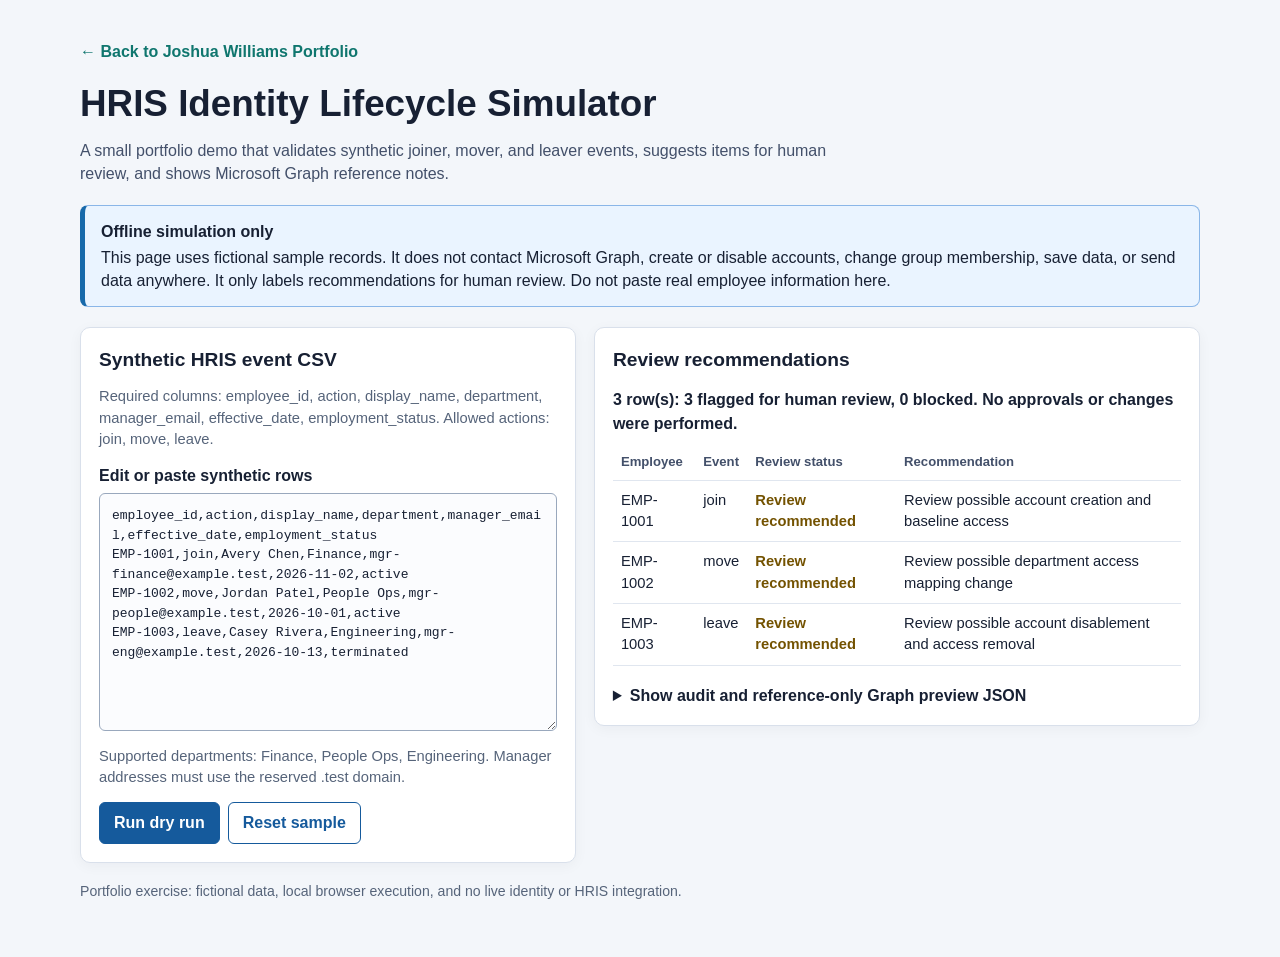
==== demos/hris-identity/index.html @ 4f4fe60e "feat: add interactive career portfolio and work samples Build static GitHub Pages portfolio with rol" ====
<!doctype html>
<html lang="en">
<head>
  <meta charset="utf-8">
  <meta name="viewport" content="width=device-width, initial-scale=1">
  <meta name="description" content="An offline identity-lifecycle dry-run using synthetic HRIS events.">
  <title>HRIS Identity Lifecycle Simulator</title>
  <style>
    :root {
      color-scheme: light;
      font-family: Segoe UI, Arial, sans-serif;
      color: #172033;
      background: #f3f6fa;
      line-height: 1.45;
    }
    body { margin: 0; }
    main { max-width: 1120px; margin: 0 auto; padding: 32px 20px 56px; }
    h1 { margin: 0 0 8px; font-size: clamp(1.7rem, 4vw, 2.3rem); }
    h2 { margin: 0 0 12px; font-size: 1.2rem; }
    p { margin: 8px 0 14px; }
    .lede { max-width: 780px; color: #43506a; }
    .notice { padding: 14px 16px; border: 1px solid #8ab6e8; border-left: 5px solid #1769aa; border-radius: 8px; background: #eaf4ff; margin: 20px 0; }
    .notice strong { display: block; margin-bottom: 3px; }
    .grid { display: grid; grid-template-columns: minmax(300px, 0.9fr) minmax(380px, 1.1fr); gap: 18px; align-items: start; }
    .panel { background: #fff; border: 1px solid #d9e0eb; border-radius: 10px; padding: 18px; box-shadow: 0 3px 14px #1720330b; min-width: 0; }
    label { display: block; font-weight: 650; margin: 12px 0 6px; }
    textarea { box-sizing: border-box; width: 100%; min-height: 238px; resize: vertical; border: 1px solid #99a8bd; border-radius: 6px; padding: 12px; font: 13px/1.5 Consolas, monospace; color: #172033; background: #fbfcfe; }
    button { min-height: 40px; border: 1px solid #155a9c; border-radius: 6px; padding: 8px 14px; color: #fff; background: #155a9c; font: inherit; font-weight: 650; cursor: pointer; }
    button.secondary { color: #155a9c; background: #fff; }
    button:focus-visible, textarea:focus-visible { outline: 3px solid #f2b544; outline-offset: 2px; }
    .actions { display: flex; gap: 8px; flex-wrap: wrap; margin-top: 12px; }
    .muted { color: #56647a; font-size: .92rem; }
    #status { min-height: 1.5em; margin: 14px 0 8px; font-weight: 650; }
    .table-wrap { overflow-x: auto; }
    table { width: 100%; border-collapse: collapse; font-size: .92rem; }
    th, td { text-align: left; vertical-align: top; padding: 9px 8px; border-bottom: 1px solid #e0e6ef; }
    th { color: #43506a; font-size: .82rem; }
    .blocked { color: #a12121; font-weight: 700; }
    .pending { color: #735200; font-weight: 700; }
    pre { overflow: auto; max-height: 440px; padding: 14px; border-radius: 7px; color: #eaf1fb; background: #172033; font: 12px/1.55 Consolas, monospace; }
    details { margin-top: 18px; }
    summary { cursor: pointer; font-weight: 650; }
    footer { margin-top: 18px; color: #56647a; font-size: .88rem; }
    @media (max-width: 760px) { .grid { grid-template-columns: minmax(0, 1fr); } main { padding: 24px 14px 40px; } }
  </style>
</head>
<body>
  <main>
    <p><a href="../../index.html?focus=ops" style="font-weight:600;color:#0f766e;text-decoration:none;">&larr; Back to Joshua Williams Portfolio</a></p>
    <h1>HRIS Identity Lifecycle Simulator</h1>
    <p class="lede">A small portfolio demo that validates synthetic joiner, mover, and leaver events, suggests items for human review, and shows Microsoft Graph reference notes.</p>
    <div class="notice" role="note">
      <strong>Offline simulation only</strong>
      This page uses fictional sample records. It does not contact Microsoft Graph, create or disable accounts, change group membership, save data, or send data anywhere. It only labels recommendations for human review. Do not paste real employee information here.
    </div>

    <div class="grid">
      <section class="panel" aria-labelledby="input-heading">
        <h2 id="input-heading">Synthetic HRIS event CSV</h2>
        <p class="muted">Required columns: employee_id, action, display_name, department, manager_email, effective_date, employment_status. Allowed actions: join, move, leave.</p>
        <label for="csv-input">Edit or paste synthetic rows</label>
        <textarea id="csv-input" spellcheck="false" aria-describedby="input-help">employee_id,action,display_name,department,manager_email,effective_date,employment_status
EMP-1001,join,Avery Chen,Finance,mgr-finance@example.test,2026-11-02,active
EMP-1002,move,Jordan Patel,People Ops,mgr-people@example.test,2026-10-01,active
EMP-1003,leave,Casey Rivera,Engineering,mgr-eng@example.test,2026-10-13,terminated</textarea>
        <p id="input-help" class="muted">Supported departments: Finance, People Ops, Engineering. Manager addresses must use the reserved .test domain.</p>
        <div class="actions">
          <button id="simulate-button" type="button">Run dry run</button>
          <button id="reset-button" class="secondary" type="button">Reset sample</button>
        </div>
      </section>

      <section class="panel" aria-labelledby="output-heading">
        <h2 id="output-heading">Review recommendations</h2>
        <p id="status" aria-live="polite">Ready to simulate the sample rows.</p>
        <div class="table-wrap">
          <table>
            <thead><tr><th>Employee</th><th>Event</th><th>Review status</th><th>Recommendation</th></tr></thead>
            <tbody id="results-body"><tr><td colspan="4" class="muted">Run the dry run to see review recommendations.</td></tr></tbody>
          </table>
        </div>
        <details>
          <summary>Show audit and reference-only Graph preview JSON</summary>
          <pre id="json-output">{}</pre>
        </details>
      </section>
    </div>

    <footer>Portfolio exercise: fictional data, local browser execution, and no live identity or HRIS integration.</footer>
  </main>
  <script src="simulator.js"></script>
  <script>
    (() => {
      const input = document.getElementById("csv-input");
      const status = document.getElementById("status");
      const resultsBody = document.getElementById("results-body");
      const jsonOutput = document.getElementById("json-output");
      const sample = input.value;

      function addCell(row, value, className) {
        const cell = document.createElement("td");
        cell.textContent = value;
        if (className) cell.className = className;
        row.appendChild(cell);
      }

      function render(result) {
        resultsBody.replaceChildren();
        for (const event of result.events) {
          const row = document.createElement("tr");
          addCell(row, event.employee_id || "-");
          addCell(row, event.action || "-");
          const reviewStatus = event.decision === "blocked" ? "Blocked" : "Review recommended";
          addCell(row, reviewStatus, event.decision === "blocked" ? "blocked" : "pending");
          addCell(row, event.review_summary || event.errors.join("; "));
          resultsBody.appendChild(row);
        }
        const s = result.summary;
        status.textContent = `${s.totalRows} row(s): ${s.awaitingReview} flagged for human review, ${s.blocked} blocked. No approvals or changes were performed.`;
        jsonOutput.textContent = JSON.stringify(result, null, 2);
      }

      document.getElementById("simulate-button").addEventListener("click", () => {
        try {
          render(window.JmlSimulator.simulate(input.value));
        } catch (error) {
          resultsBody.replaceChildren();
          const row = document.createElement("tr");
          addCell(row, "Input error", "blocked");
          const cell = document.createElement("td");
          cell.colSpan = 3;
          cell.textContent = error.message;
          row.appendChild(cell);
          resultsBody.appendChild(row);
          status.textContent = "Could not simulate this CSV. Correct the input and try again.";
          jsonOutput.textContent = "{}";
        }
      });
      document.getElementById("reset-button").addEventListener("click", () => {
        input.value = sample;
        status.textContent = "Sample restored. Run the dry run to see review recommendations.";
        resultsBody.replaceChildren();
        const row = document.createElement("tr");
        const cell = document.createElement("td");
        cell.colSpan = 4;
        cell.className = "muted";
        cell.textContent = "Run the dry run to see review recommendations.";
        row.appendChild(cell);
        resultsBody.appendChild(row);
        jsonOutput.textContent = "{}";
      });
      document.getElementById("simulate-button").click();
    })();
  </script>
</body>
</html>
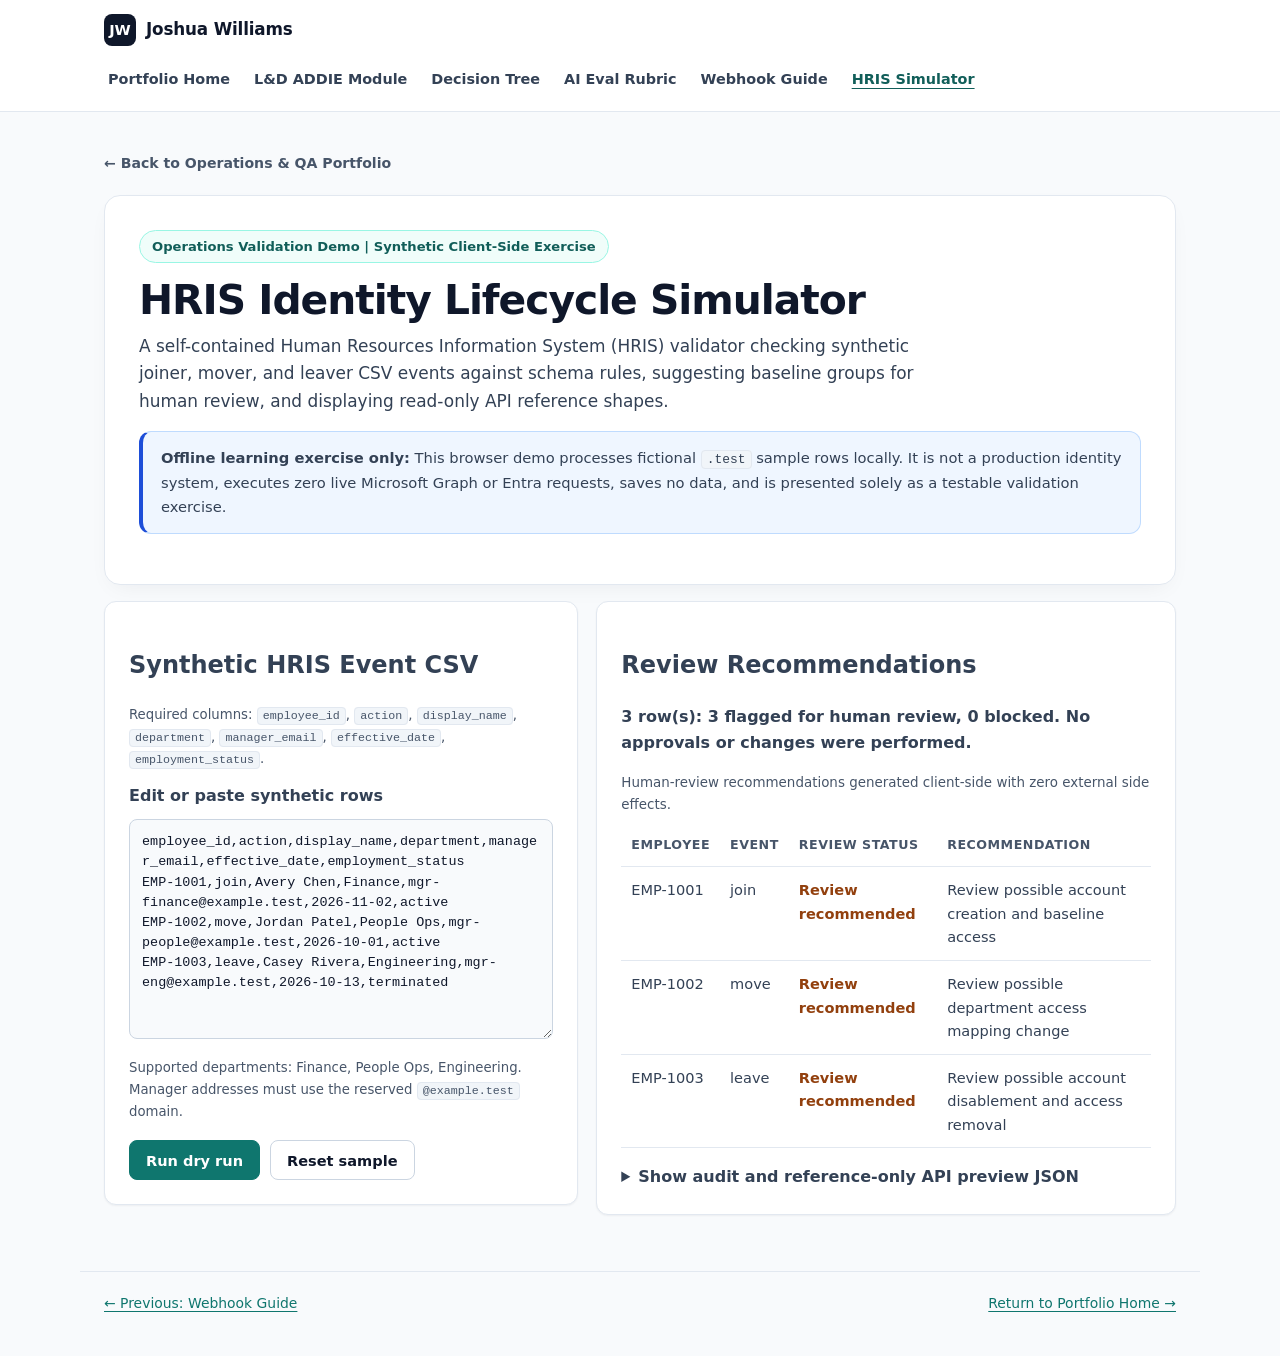
==== commit fdf1cf5b: "feat: optimize portfolio accessibility, fact accuracy, and interactive samples Align copy strictly t" ====
--- a/demos/hris-identity/index.html
+++ b/demos/hris-identity/index.html
@@ -1,94 +1,103 @@
-<!doctype html>
+<!DOCTYPE html>
 <html lang="en">
 <head>
   <meta charset="utf-8">
   <meta name="viewport" content="width=device-width, initial-scale=1">
-  <meta name="description" content="An offline identity-lifecycle dry-run using synthetic HRIS events.">
-  <title>HRIS Identity Lifecycle Simulator</title>
-  <style>
-    :root {
-      color-scheme: light;
-      font-family: Segoe UI, Arial, sans-serif;
-      color: #172033;
-      background: #f3f6fa;
-      line-height: 1.45;
-    }
-    body { margin: 0; }
-    main { max-width: 1120px; margin: 0 auto; padding: 32px 20px 56px; }
-    h1 { margin: 0 0 8px; font-size: clamp(1.7rem, 4vw, 2.3rem); }
-    h2 { margin: 0 0 12px; font-size: 1.2rem; }
-    p { margin: 8px 0 14px; }
-    .lede { max-width: 780px; color: #43506a; }
-    .notice { padding: 14px 16px; border: 1px solid #8ab6e8; border-left: 5px solid #1769aa; border-radius: 8px; background: #eaf4ff; margin: 20px 0; }
-    .notice strong { display: block; margin-bottom: 3px; }
-    .grid { display: grid; grid-template-columns: minmax(300px, 0.9fr) minmax(380px, 1.1fr); gap: 18px; align-items: start; }
-    .panel { background: #fff; border: 1px solid #d9e0eb; border-radius: 10px; padding: 18px; box-shadow: 0 3px 14px #1720330b; min-width: 0; }
-    label { display: block; font-weight: 650; margin: 12px 0 6px; }
-    textarea { box-sizing: border-box; width: 100%; min-height: 238px; resize: vertical; border: 1px solid #99a8bd; border-radius: 6px; padding: 12px; font: 13px/1.5 Consolas, monospace; color: #172033; background: #fbfcfe; }
-    button { min-height: 40px; border: 1px solid #155a9c; border-radius: 6px; padding: 8px 14px; color: #fff; background: #155a9c; font: inherit; font-weight: 650; cursor: pointer; }
-    button.secondary { color: #155a9c; background: #fff; }
-    button:focus-visible, textarea:focus-visible { outline: 3px solid #f2b544; outline-offset: 2px; }
-    .actions { display: flex; gap: 8px; flex-wrap: wrap; margin-top: 12px; }
-    .muted { color: #56647a; font-size: .92rem; }
-    #status { min-height: 1.5em; margin: 14px 0 8px; font-weight: 650; }
-    .table-wrap { overflow-x: auto; }
-    table { width: 100%; border-collapse: collapse; font-size: .92rem; }
-    th, td { text-align: left; vertical-align: top; padding: 9px 8px; border-bottom: 1px solid #e0e6ef; }
-    th { color: #43506a; font-size: .82rem; }
-    .blocked { color: #a12121; font-weight: 700; }
-    .pending { color: #735200; font-weight: 700; }
-    pre { overflow: auto; max-height: 440px; padding: 14px; border-radius: 7px; color: #eaf1fb; background: #172033; font: 12px/1.55 Consolas, monospace; }
-    details { margin-top: 18px; }
-    summary { cursor: pointer; font-weight: 650; }
-    footer { margin-top: 18px; color: #56647a; font-size: .88rem; }
-    @media (max-width: 760px) { .grid { grid-template-columns: minmax(0, 1fr); } main { padding: 24px 14px 40px; } }
-  </style>
+  <title>HRIS Identity Lifecycle Simulator | Joshua Williams Portfolio</title>
+  <meta name="description" content="Offline Human Resources Information System (HRIS) identity-lifecycle dry-run simulator validating synthetic join, move, and leave CSV rows against access-review rules.">
+  <link rel="canonical" href="https://coding-dev-tools.github.io/portfolio/demos/hris-identity/index.html">
+  <link rel="icon" type="image/svg+xml" href="../../favicon.svg">
+  <meta property="og:type" content="article">
+  <meta property="og:site_name" content="Joshua Williams Portfolio">
+  <meta property="og:title" content="HRIS Identity Lifecycle Simulator | Joshua Williams Portfolio">
+  <meta property="og:description" content="Offline identity-lifecycle validator processing synthetic joiner, mover, and leaver events for human review.">
+  <meta property="og:url" content="https://coding-dev-tools.github.io/portfolio/demos/hris-identity/index.html">
+  <meta name="twitter:card" content="summary">
+  <link rel="stylesheet" href="../../styles.css">
 </head>
 <body>
-  <main>
-    <p><a href="../../index.html?focus=ops" style="font-weight:600;color:#0f766e;text-decoration:none;">&larr; Back to Joshua Williams Portfolio</a></p>
-    <h1>HRIS Identity Lifecycle Simulator</h1>
-    <p class="lede">A small portfolio demo that validates synthetic joiner, mover, and leaver events, suggests items for human review, and shows Microsoft Graph reference notes.</p>
-    <div class="notice" role="note">
-      <strong>Offline simulation only</strong>
-      This page uses fictional sample records. It does not contact Microsoft Graph, create or disable accounts, change group membership, save data, or send data anywhere. It only labels recommendations for human review. Do not paste real employee information here.
+  <a class="skip-link" href="#main-content">Skip to main content</a>
+
+  <header class="topbar">
+    <div class="topbar-inner">
+      <a class="brand" href="../../index.html">
+        <span class="brand-mark" aria-hidden="true">JW</span>
+        <span>Joshua Williams</span>
+      </a>
+      <nav class="nav-links" aria-label="Sample navigation">
+        <a href="../../index.html">Portfolio Home</a>
+        <a href="../../samples/onboarding-vilt-module.html">L&amp;D ADDIE Module</a>
+        <a href="../../samples/escalation-decision-tree.html">Decision Tree</a>
+        <a href="../../samples/ai-verification-rubric.html">AI Eval Rubric</a>
+        <a href="../../samples/webhook-troubleshooting-job-aid.html">Webhook Guide</a>
+        <a href="./index.html" aria-current="page">HRIS Simulator</a>
+      </nav>
     </div>
+  </header>
 
-    <div class="grid">
-      <section class="panel" aria-labelledby="input-heading">
-        <h2 id="input-heading">Synthetic HRIS event CSV</h2>
-        <p class="muted">Required columns: employee_id, action, display_name, department, manager_email, effective_date, employment_status. Allowed actions: join, move, leave.</p>
-        <label for="csv-input">Edit or paste synthetic rows</label>
-        <textarea id="csv-input" spellcheck="false" aria-describedby="input-help">employee_id,action,display_name,department,manager_email,effective_date,employment_status
+  <main class="container" id="main-content" tabindex="-1">
+    <a class="breadcrumb" href="../../index.html?focus=ops">&larr; Back to Operations &amp; QA Portfolio</a>
+
+    <section class="hero" aria-labelledby="hris-hero-title">
+      <span class="eyebrow">Operations Validation Demo | Synthetic Client-Side Exercise</span>
+      <h1 id="hris-hero-title">HRIS Identity Lifecycle Simulator</h1>
+      <p class="hero-subtitle">
+        A self-contained Human Resources Information System (HRIS) validator checking synthetic joiner, mover, and leaver CSV events against schema rules, suggesting baseline groups for human review, and displaying read-only API reference shapes.
+      </p>
+      <div class="callout" role="note">
+        <strong>Offline learning exercise only:</strong> This browser demo processes fictional <code>.test</code> sample rows locally. It is not a production identity system, executes zero live Microsoft Graph or Entra requests, saves no data, and is presented solely as a testable validation exercise.
+      </div>
+    </section>
+
+    <div class="hris-grid mt-md">
+      <section class="panel mt-0" aria-labelledby="input-heading">
+        <h2 id="input-heading">Synthetic HRIS Event CSV</h2>
+        <p class="meta-note">Required columns: <code>employee_id</code>, <code>action</code>, <code>display_name</code>, <code>department</code>, <code>manager_email</code>, <code>effective_date</code>, <code>employment_status</code>.</p>
+        <label class="fw-600 mt-sm" style="display:block;" for="csv-input">Edit or paste synthetic rows</label>
+        <textarea id="csv-input" class="hris-textarea mt-sm" spellcheck="false" aria-describedby="input-help">employee_id,action,display_name,department,manager_email,effective_date,employment_status
 EMP-1001,join,Avery Chen,Finance,mgr-finance@example.test,2026-11-02,active
 EMP-1002,move,Jordan Patel,People Ops,mgr-people@example.test,2026-10-01,active
 EMP-1003,leave,Casey Rivera,Engineering,mgr-eng@example.test,2026-10-13,terminated</textarea>
-        <p id="input-help" class="muted">Supported departments: Finance, People Ops, Engineering. Manager addresses must use the reserved .test domain.</p>
-        <div class="actions">
-          <button id="simulate-button" type="button">Run dry run</button>
-          <button id="reset-button" class="secondary" type="button">Reset sample</button>
+        <p id="input-help" class="meta-note mt-sm">Supported departments: Finance, People Ops, Engineering. Manager addresses must use the reserved <code>@example.test</code> domain.</p>
+        <div class="hero-actions actions">
+          <button id="simulate-button" class="btn" type="button">Run dry run</button>
+          <button id="reset-button" class="btn btn-secondary" type="button">Reset sample</button>
         </div>
       </section>
 
-      <section class="panel" aria-labelledby="output-heading">
-        <h2 id="output-heading">Review recommendations</h2>
-        <p id="status" aria-live="polite">Ready to simulate the sample rows.</p>
-        <div class="table-wrap">
+      <section class="panel mt-0" aria-labelledby="output-heading">
+        <h2 id="output-heading">Review Recommendations</h2>
+        <p id="status" class="fw-600 mt-sm" aria-live="polite">Ready to simulate the sample rows.</p>
+        <div class="table-wrap mt-sm" tabindex="0" role="region" aria-label="Synthetic HRIS validation recommendations">
           <table>
-            <thead><tr><th>Employee</th><th>Event</th><th>Review status</th><th>Recommendation</th></tr></thead>
-            <tbody id="results-body"><tr><td colspan="4" class="muted">Run the dry run to see review recommendations.</td></tr></tbody>
+            <caption>Human-review recommendations generated client-side with zero external side effects.</caption>
+            <thead>
+              <tr>
+                <th scope="col">Employee</th>
+                <th scope="col">Event</th>
+                <th scope="col">Review status</th>
+                <th scope="col">Recommendation</th>
+              </tr>
+            </thead>
+            <tbody id="results-body">
+              <tr><td colspan="4" class="meta-note">Run the dry run to see review recommendations.</td></tr>
+            </tbody>
           </table>
         </div>
-        <details>
-          <summary>Show audit and reference-only Graph preview JSON</summary>
-          <pre id="json-output">{}</pre>
+        <details class="mt-md">
+          <summary class="fw-600">Show audit and reference-only API preview JSON</summary>
+          <pre id="json-output" class="mt-sm">{}</pre>
         </details>
       </section>
     </div>
+  </main>
 
-    <footer>Portfolio exercise: fictional data, local browser execution, and no live identity or HRIS integration.</footer>
-  </main>
-  <script src="simulator.js"></script>
+  <footer class="footer">
+    <span><a href="../../samples/webhook-troubleshooting-job-aid.html">&larr; Previous: Webhook Guide</a></span>
+    <span><a href="../../index.html">Return to Portfolio Home &rarr;</a></span>
+  </footer>
+
+  <script src="./simulator.js"></script>
   <script>
     (() => {
       const input = document.getElementById("csv-input");
@@ -136,6 +145,7 @@
           jsonOutput.textContent = "{}";
         }
       });
+
       document.getElementById("reset-button").addEventListener("click", () => {
         input.value = sample;
         status.textContent = "Sample restored. Run the dry run to see review recommendations.";
@@ -143,12 +153,13 @@
         const row = document.createElement("tr");
         const cell = document.createElement("td");
         cell.colSpan = 4;
-        cell.className = "muted";
+        cell.className = "meta-note";
         cell.textContent = "Run the dry run to see review recommendations.";
         row.appendChild(cell);
         resultsBody.appendChild(row);
         jsonOutput.textContent = "{}";
       });
+
       document.getElementById("simulate-button").click();
     })();
   </script>
--- a/styles.css
+++ b/styles.css
@@ -0,0 +1,961 @@
+:root {
+  --bg: #f8fafc;
+  --surface: #ffffff;
+  --surface-alt: #f1f5f9;
+  --ink: #0f172a;
+  --body: #334155;
+  --muted: #475569;
+  --border: #e2e8f0;
+  --border-strong: #cbd5e1;
+  --teal: #0f766e;
+  --teal-hover: #115e59;
+  --teal-soft: #f0fdfa;
+  --teal-border: #99f6e4;
+  --blue: #1d4ed8;
+  --blue-soft: #eff6ff;
+  --blue-border: #bfdbfe;
+  --amber: #92400e;
+  --amber-soft: #fffbeb;
+  --amber-border: #fde68a;
+  --danger: #991b1b;
+  --danger-soft: #fef2f2;
+  --danger-border: #fecaca;
+  --ok: #166534;
+  --ok-soft: #f0fdf4;
+  --ok-border: #bbf7d0;
+  --radius: 12px;
+  --shadow-sm: 0 1px 2px rgba(15, 23, 42, 0.05);
+  --shadow: 0 8px 24px -10px rgba(15, 23, 42, 0.08);
+  --font-sans: "Segoe UI", system-ui, -apple-system, Arial, sans-serif;
+  --font-mono: "Cascadia Mono", Consolas, monospace;
+}
+
+*,
+*::before,
+*::after {
+  box-sizing: border-box;
+}
+
+html {
+  scroll-behavior: smooth;
+}
+
+body {
+  margin: 0;
+  font-family: var(--font-sans);
+  background: var(--bg);
+  color: var(--body);
+  line-height: 1.62;
+  -webkit-font-smoothing: antialiased;
+}
+
+.skip-link {
+  position: absolute;
+  left: -9999px;
+  top: 0;
+  z-index: 100;
+  padding: 10px 16px;
+  background: var(--ink);
+  color: #ffffff;
+  font-weight: 700;
+  border-radius: 0 0 8px 0;
+}
+
+.skip-link:focus {
+  left: 12px;
+  top: 8px;
+}
+
+a {
+  color: var(--teal);
+  text-decoration: underline;
+  text-underline-offset: 3px;
+}
+
+a:hover {
+  color: var(--teal-hover);
+}
+
+.brand,
+.nav-links a,
+.btn,
+.breadcrumb,
+.card-footer a {
+  text-decoration: none;
+}
+
+.card-footer a:hover,
+.breadcrumb:hover {
+  text-decoration: underline;
+}
+
+:focus-visible {
+  outline: 3px solid var(--teal-hover);
+  outline-offset: 2px;
+}
+
+.topbar {
+  position: relative;
+  z-index: 30;
+  background: var(--surface);
+  border-bottom: 1px solid var(--border);
+}
+
+.topbar-inner {
+  max-width: 1120px;
+  margin: 0 auto;
+  padding: 14px 24px;
+  display: flex;
+  align-items: center;
+  justify-content: space-between;
+  gap: 16px;
+  flex-wrap: wrap;
+}
+
+.brand {
+  display: flex;
+  align-items: center;
+  gap: 10px;
+  color: var(--ink);
+  font-weight: 700;
+  font-size: 1.05rem;
+  letter-spacing: -0.01em;
+}
+
+.brand-mark {
+  width: 32px;
+  height: 32px;
+  border-radius: 8px;
+  background: var(--ink);
+  color: #ffffff;
+  display: grid;
+  place-items: center;
+  font-weight: 800;
+  font-size: 0.92rem;
+}
+
+.nav-links {
+  display: flex;
+  align-items: center;
+  gap: 16px;
+  flex-wrap: wrap;
+  font-size: 0.9rem;
+  font-weight: 600;
+}
+
+.nav-links a {
+  color: var(--body);
+  padding: 6px 4px;
+  border-radius: 6px;
+}
+
+.nav-links a:hover,
+.nav-links a[aria-current="page"] {
+  color: var(--teal-hover);
+  text-decoration: underline;
+  text-underline-offset: 4px;
+}
+
+.container {
+  max-width: 1120px;
+  margin: 0 auto;
+  padding: 36px 24px 56px;
+}
+
+.hero {
+  background: var(--surface);
+  border: 1px solid var(--border);
+  border-radius: 16px;
+  padding: 34px;
+  box-shadow: var(--shadow);
+}
+
+.eyebrow {
+  display: inline-flex;
+  align-items: center;
+  gap: 8px;
+  padding: 5px 12px;
+  border-radius: 999px;
+  background: var(--teal-soft);
+  border: 1px solid var(--teal-border);
+  color: var(--teal-hover);
+  font-size: 0.82rem;
+  font-weight: 700;
+}
+
+.hero h1 {
+  margin: 14px 0 8px;
+  font-size: clamp(1.85rem, 4vw, 2.55rem);
+  line-height: 1.16;
+  color: var(--ink);
+  letter-spacing: -0.025em;
+}
+
+.hero-subtitle {
+  margin: 0 0 14px;
+  font-size: 1.06rem;
+  color: var(--body);
+  max-width: 780px;
+}
+
+.availability-bar {
+  display: flex;
+  flex-wrap: wrap;
+  gap: 8px;
+  margin: 12px 0 4px;
+}
+
+.avail-pill {
+  padding: 4px 10px;
+  border-radius: 6px;
+  background: var(--surface-alt);
+  border: 1px solid var(--border);
+  font-size: 0.82rem;
+  font-weight: 600;
+  color: var(--ink);
+}
+
+.hero-actions {
+  display: flex;
+  flex-wrap: wrap;
+  gap: 10px;
+  margin-top: 18px;
+}
+
+.btn {
+  display: inline-flex;
+  align-items: center;
+  justify-content: center;
+  gap: 8px;
+  min-height: 40px;
+  padding: 9px 16px;
+  border-radius: 8px;
+  border: 1px solid var(--teal);
+  background: var(--teal);
+  color: #ffffff;
+  font-family: inherit;
+  font-size: 0.91rem;
+  font-weight: 600;
+  cursor: pointer;
+  transition: background 0.15s ease, border-color 0.15s ease;
+}
+
+.btn:hover {
+  background: var(--teal-hover);
+  border-color: var(--teal-hover);
+  color: #ffffff;
+}
+
+.btn-secondary {
+  background: var(--surface);
+  color: var(--ink);
+  border-color: var(--border-strong);
+}
+
+.btn-secondary:hover {
+  background: var(--surface-alt);
+  border-color: var(--muted);
+  color: var(--ink);
+}
+
+.scope-grid {
+  display: grid;
+  grid-template-columns: repeat(4, minmax(0, 1fr));
+  gap: 14px;
+  margin-top: 22px;
+}
+
+.scope-card {
+  min-width: 0;
+  overflow-wrap: break-word;
+  background: var(--surface);
+  border: 1px solid var(--border);
+  border-radius: var(--radius);
+  padding: 16px;
+  box-shadow: var(--shadow-sm);
+}
+
+.scope-value {
+  font-size: 1.32rem;
+  font-weight: 800;
+  color: var(--ink);
+  letter-spacing: -0.02em;
+  line-height: 1.2;
+}
+
+.scope-label {
+  margin-top: 5px;
+  font-size: 0.84rem;
+  color: var(--muted);
+}
+
+.section {
+  margin-top: 46px;
+}
+
+.section-header {
+  display: flex;
+  align-items: flex-end;
+  justify-content: space-between;
+  gap: 16px;
+  flex-wrap: wrap;
+  margin-bottom: 16px;
+}
+
+.section h2 {
+  margin: 0;
+  font-size: 1.45rem;
+  color: var(--ink);
+  letter-spacing: -0.015em;
+}
+
+.section-lead {
+  margin: 6px 0 0;
+  color: var(--muted);
+  max-width: 740px;
+  font-size: 0.95rem;
+}
+
+.filter-bar {
+  display: flex;
+  flex-wrap: wrap;
+  gap: 8px;
+  margin-bottom: 14px;
+}
+
+.filter-pill {
+  min-height: 38px;
+  padding: 7px 14px;
+  border-radius: 999px;
+  border: 1px solid var(--border-strong);
+  background: var(--surface);
+  color: var(--body);
+  font-family: inherit;
+  font-size: 0.86rem;
+  font-weight: 600;
+  cursor: pointer;
+  transition: all 0.15s ease;
+}
+
+.filter-pill:hover {
+  border-color: var(--teal);
+  color: var(--teal-hover);
+}
+
+.filter-pill[aria-pressed="true"] {
+  background: var(--ink);
+  border-color: var(--ink);
+  color: #ffffff;
+}
+
+.card-grid {
+  display: grid;
+  grid-template-columns: repeat(3, minmax(0, 1fr));
+  gap: 18px;
+}
+
+.card-grid-2 {
+  grid-template-columns: repeat(2, minmax(0, 1fr));
+}
+
+.card {
+  min-width: 0;
+  overflow-wrap: break-word;
+  background: var(--surface);
+  border: 1px solid var(--border);
+  border-radius: var(--radius);
+  padding: 20px;
+  display: flex;
+  flex-direction: column;
+  justify-content: space-between;
+  gap: 14px;
+  box-shadow: var(--shadow-sm);
+  transition: border-color 0.15s ease, transform 0.15s ease, box-shadow 0.15s ease;
+}
+
+.card:hover {
+  border-color: var(--teal);
+  transform: translateY(-2px);
+  box-shadow: var(--shadow);
+}
+
+.card.is-hidden {
+  display: none;
+}
+
+.tag-row {
+  display: flex;
+  flex-wrap: wrap;
+  gap: 6px;
+}
+
+.tag {
+  display: inline-block;
+  padding: 3px 9px;
+  border-radius: 6px;
+  font-size: 0.76rem;
+  font-weight: 700;
+  background: var(--teal-soft);
+  color: var(--teal-hover);
+  border: 1px solid var(--teal-border);
+}
+
+.tag-blue {
+  background: var(--blue-soft);
+  color: var(--blue);
+  border-color: var(--blue-border);
+}
+
+.tag-muted {
+  background: var(--surface-alt);
+  color: var(--body);
+  border-color: var(--border);
+}
+
+.card h3 {
+  margin: 10px 0 6px;
+  font-size: 1.06rem;
+  color: var(--ink);
+  line-height: 1.32;
+}
+
+.card p {
+  margin: 0;
+  font-size: 0.91rem;
+  color: var(--body);
+}
+
+.card-footer {
+  display: flex;
+  align-items: center;
+  justify-content: space-between;
+  flex-wrap: wrap;
+  gap: 6px 12px;
+  padding-top: 12px;
+  border-top: 1px solid var(--border);
+  font-size: 0.87rem;
+  font-weight: 600;
+}
+
+.meta-note {
+  color: var(--muted);
+  font-size: 0.83rem;
+  font-weight: 500;
+}
+
+.timeline {
+  display: grid;
+  gap: 14px;
+}
+
+.role-card,
+.info-panel {
+  min-width: 0;
+  overflow-wrap: break-word;
+  background: var(--surface);
+  border: 1px solid var(--border);
+  border-radius: var(--radius);
+  padding: 20px 22px;
+  box-shadow: var(--shadow-sm);
+}
+
+.role-head {
+  display: flex;
+  justify-content: space-between;
+  align-items: baseline;
+  gap: 12px;
+  flex-wrap: wrap;
+  margin-bottom: 8px;
+}
+
+.role-title {
+  margin: 0;
+  font-size: 1.06rem;
+  color: var(--ink);
+}
+
+.role-dates {
+  font-size: 0.85rem;
+  font-weight: 700;
+  color: var(--teal-hover);
+  font-family: var(--font-mono);
+}
+
+.role-list {
+  margin: 8px 0 0;
+  padding-left: 20px;
+}
+
+.role-list li {
+  margin-bottom: 6px;
+  font-size: 0.92rem;
+}
+
+.tools-groups {
+  display: grid;
+  gap: 12px;
+}
+
+.tools-group-label {
+  margin: 0 0 6px;
+  font-size: 0.82rem;
+  font-weight: 700;
+  text-transform: uppercase;
+  letter-spacing: 0.04em;
+  color: var(--muted);
+}
+
+.callout {
+  background: var(--blue-soft);
+  border: 1px solid var(--blue-border);
+  border-left: 4px solid var(--blue);
+  border-radius: var(--radius);
+  padding: 14px 18px;
+  margin: 16px 0;
+  font-size: 0.92rem;
+}
+
+.callout-teal {
+  background: var(--teal-soft);
+  border-color: var(--teal-border);
+  border-left-color: var(--teal);
+}
+
+.callout-amber {
+  background: var(--amber-soft);
+  border-color: var(--amber-border);
+  border-left-color: var(--amber);
+}
+
+.callout-neutral {
+  background: var(--surface-alt);
+  border-color: var(--border-strong);
+  border-left-color: var(--muted);
+}
+
+.pill-list {
+  display: flex;
+  flex-wrap: wrap;
+  gap: 8px;
+}
+
+.skill-chip {
+  padding: 5px 11px;
+  border-radius: 8px;
+  background: var(--surface-alt);
+  border: 1px solid var(--border);
+  font-size: 0.84rem;
+  font-weight: 600;
+  color: var(--ink);
+}
+
+.breadcrumb {
+  display: inline-flex;
+  align-items: center;
+  gap: 8px;
+  font-size: 0.88rem;
+  font-weight: 600;
+  color: var(--muted);
+  margin-bottom: 16px;
+  padding: 4px 0;
+}
+
+.panel {
+  min-width: 0;
+  background: var(--surface);
+  border: 1px solid var(--border);
+  border-radius: var(--radius);
+  padding: 24px;
+  box-shadow: var(--shadow-sm);
+  margin-top: 20px;
+}
+
+.tab-strip {
+  display: flex;
+  flex-wrap: wrap;
+  gap: 8px;
+  margin: 14px 0 18px;
+}
+
+.tab-btn {
+  min-height: 38px;
+  padding: 8px 14px;
+  border-radius: 8px;
+  border: 1px solid var(--border-strong);
+  background: var(--surface-alt);
+  color: var(--ink);
+  font-family: inherit;
+  font-size: 0.88rem;
+  font-weight: 600;
+  cursor: pointer;
+}
+
+.tab-btn[aria-selected="true"] {
+  background: var(--teal);
+  border-color: var(--teal);
+  color: #ffffff;
+}
+
+.table-wrap {
+  overflow-x: auto;
+}
+
+table {
+  width: 100%;
+  border-collapse: collapse;
+  font-size: 0.91rem;
+}
+
+caption {
+  text-align: left;
+  font-size: 0.84rem;
+  color: var(--muted);
+  margin-bottom: 8px;
+}
+
+th,
+td {
+  text-align: left;
+  padding: 11px 10px;
+  border-bottom: 1px solid var(--border);
+  vertical-align: top;
+}
+
+th {
+  font-size: 0.79rem;
+  text-transform: uppercase;
+  letter-spacing: 0.04em;
+  color: var(--muted);
+}
+
+.quiz-fieldset {
+  border: 1px solid var(--border);
+  border-radius: var(--radius);
+  padding: 16px 18px;
+  margin: 18px 0 0;
+}
+
+.quiz-fieldset legend {
+  padding: 0 6px;
+  font-weight: 700;
+  color: var(--ink);
+}
+
+.quiz-option {
+  display: block;
+  width: 100%;
+  text-align: left;
+  min-height: 42px;
+  padding: 10px 14px;
+  margin-top: 8px;
+  border-radius: 8px;
+  border: 1px solid var(--border-strong);
+  background: var(--surface);
+  color: var(--ink);
+  font-family: inherit;
+  font-size: 0.91rem;
+  cursor: pointer;
+}
+
+.quiz-option:hover {
+  border-color: var(--teal);
+  background: var(--teal-soft);
+}
+
+.quiz-option.is-correct {
+  background: var(--ok-soft);
+  border-color: var(--ok-border);
+  color: var(--ok);
+  font-weight: 600;
+}
+
+.quiz-option.is-wrong {
+  background: var(--danger-soft);
+  border-color: var(--danger-border);
+  color: var(--danger);
+  font-weight: 600;
+}
+
+.diff-grid {
+  display: grid;
+  grid-template-columns: repeat(2, minmax(0, 1fr));
+  gap: 16px;
+}
+
+.diff-box {
+  min-width: 0;
+  overflow-wrap: break-word;
+  border-radius: var(--radius);
+  padding: 18px;
+  border: 1px solid var(--border);
+}
+
+.diff-box.bad {
+  background: var(--danger-soft);
+  border-color: var(--danger-border);
+}
+
+.diff-box.good {
+  background: var(--ok-soft);
+  border-color: var(--ok-border);
+}
+
+.flow-tracks {
+  display: grid;
+  grid-template-columns: repeat(3, minmax(0, 1fr));
+  gap: 14px;
+  margin-top: 14px;
+}
+
+.flow-card {
+  min-width: 0;
+  border-radius: var(--radius);
+  padding: 16px;
+  border: 1px solid var(--border-strong);
+  background: var(--surface-alt);
+}
+
+.flow-card h3 {
+  margin: 0 0 8px;
+  font-size: 0.96rem;
+  color: var(--ink);
+}
+
+.flow-steps {
+  margin: 0;
+  padding-left: 18px;
+  font-size: 0.87rem;
+}
+
+.flow-steps li {
+  margin-bottom: 4px;
+}
+
+.artifact-sheet {
+  border: 1px dashed var(--teal-border);
+  background: var(--teal-soft);
+  border-radius: var(--radius);
+  padding: 18px;
+  margin-top: 14px;
+}
+
+.check-list {
+  display: grid;
+  gap: 10px;
+}
+
+.check-item {
+  display: flex;
+  align-items: flex-start;
+  gap: 10px;
+  font-size: 0.92rem;
+  cursor: pointer;
+}
+
+.check-item input[type="checkbox"] {
+  margin-top: 4px;
+  width: 17px;
+  height: 17px;
+  flex-shrink: 0;
+}
+
+.mono {
+  font-family: var(--font-mono);
+  font-size: 0.84rem;
+}
+
+td.mono {
+  white-space: nowrap;
+}
+
+code {
+  font-family: var(--font-mono);
+  font-size: 0.88em;
+  background: var(--surface-alt);
+  padding: 1px 5px;
+  border-radius: 4px;
+  border: 1px solid var(--border);
+}
+
+pre {
+  background: var(--ink);
+  color: #f8fafc;
+  border-radius: 8px;
+  padding: 14px;
+  overflow-x: auto;
+  font-family: var(--font-mono);
+  font-size: 0.83rem;
+  line-height: 1.5;
+  white-space: pre-wrap;
+  word-break: break-word;
+}
+
+.resolution-steps {
+  margin: 8px 0 0;
+  padding-left: 20px;
+  background: var(--surface-alt);
+  border: 1px solid var(--border);
+  border-radius: 8px;
+  padding-top: 12px;
+  padding-bottom: 12px;
+  padding-right: 16px;
+}
+
+.resolution-steps li {
+  margin-bottom: 6px;
+  font-size: 0.92rem;
+}
+
+.hris-grid {
+  display: grid;
+  grid-template-columns: minmax(280px, 0.9fr) minmax(320px, 1.1fr);
+  gap: 18px;
+  align-items: start;
+}
+
+.hris-textarea {
+  width: 100%;
+  min-height: 220px;
+  resize: vertical;
+  border: 1px solid var(--border-strong);
+  border-radius: 8px;
+  padding: 12px;
+  font: 0.84rem/1.5 var(--font-mono);
+  color: var(--ink);
+  background: var(--bg);
+}
+
+.blocked {
+  color: var(--danger);
+  font-weight: 700;
+}
+
+.pending {
+  color: var(--amber);
+  font-weight: 700;
+}
+
+.text-danger { color: var(--danger); }
+.text-ok { color: var(--ok); }
+.text-teal { color: var(--teal-hover); }
+.mt-0 { margin-top: 0; }
+.mt-sm { margin-top: 10px; }
+.mt-md { margin-top: 16px; }
+.fw-600 { font-weight: 600; }
+
+.footer {
+  max-width: 1120px;
+  margin: 0 auto;
+  padding: 20px 24px 42px;
+  border-top: 1px solid var(--border);
+  display: flex;
+  justify-content: space-between;
+  flex-wrap: wrap;
+  gap: 12px;
+  font-size: 0.87rem;
+  color: var(--muted);
+}
+
+@media (max-width: 960px) {
+  .scope-grid {
+    grid-template-columns: repeat(2, minmax(0, 1fr));
+  }
+  .card-grid,
+  .flow-tracks {
+    grid-template-columns: repeat(2, minmax(0, 1fr));
+  }
+  .hris-grid {
+    grid-template-columns: 1fr;
+  }
+}
+
+@media (max-width: 680px) {
+  .hero {
+    padding: 22px 16px;
+  }
+  .panel,
+  .role-card,
+  .info-panel {
+    padding: 16px;
+  }
+  .container {
+    padding: 20px 14px 36px;
+  }
+  .footer {
+    padding: 16px 14px 32px;
+  }
+  .scope-grid,
+  .card-grid,
+  .card-grid-2,
+  .diff-grid,
+  .flow-tracks {
+    grid-template-columns: 1fr;
+  }
+  .stack-table thead {
+    display: none;
+  }
+  .stack-table,
+  .stack-table tbody,
+  .stack-table tr,
+  .stack-table td {
+    display: block;
+    width: 100%;
+  }
+  .stack-table tr {
+    padding: 12px 0;
+    border-bottom: 1px solid var(--border-strong);
+  }
+  .stack-table td {
+    padding: 4px 0;
+    border: none;
+  }
+  .stack-table td.mono {
+    white-space: normal;
+  }
+  .stack-table td::before {
+    content: attr(data-label) ": ";
+    font-weight: 700;
+    color: var(--ink);
+  }
+}
+
+@media (prefers-reduced-motion: reduce) {
+  html {
+    scroll-behavior: auto;
+  }
+  *,
+  *::before,
+  *::after {
+    transition: none !important;
+  }
+  .card:hover {
+    transform: none;
+  }
+}
+
+@media print {
+  .topbar,
+  .skip-link,
+  .breadcrumb,
+  .filter-bar,
+  .hero-actions,
+  .tab-strip,
+  #tree-reset,
+  #tree-back,
+  #tree-copy,
+  #quiz-reset,
+  .actions {
+    display: none !important;
+  }
+  body {
+    background: #ffffff;
+  }
+  .hero,
+  .panel,
+  .card,
+  .role-card,
+  .info-panel,
+  .scope-card {
+    box-shadow: none;
+  }
+}
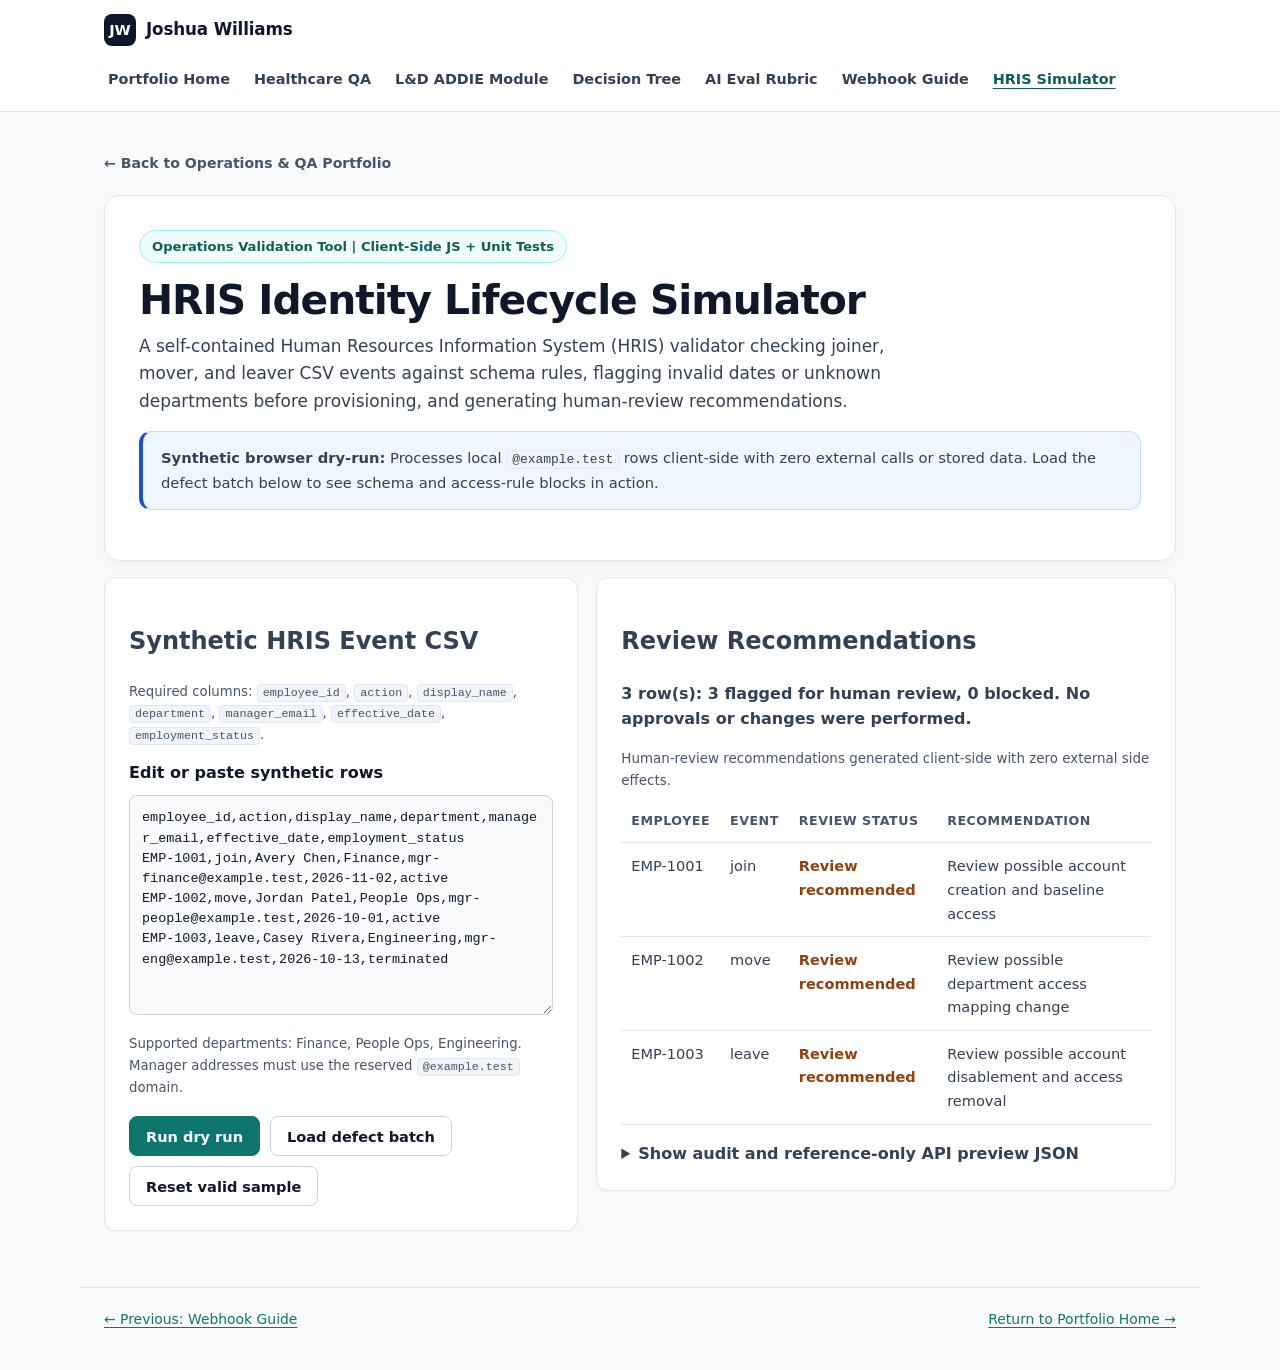
==== commit 2b972541: "feat: overhaul portfolio for healthcare ops, enablement, and web/QA conversion Re-anchors hero and e" ====
--- a/demos/hris-identity/index.html
+++ b/demos/hris-identity/index.html
@@ -12,7 +12,12 @@
   <meta property="og:title" content="HRIS Identity Lifecycle Simulator | Joshua Williams Portfolio">
   <meta property="og:description" content="Offline identity-lifecycle validator processing synthetic joiner, mover, and leaver events for human review.">
   <meta property="og:url" content="https://coding-dev-tools.github.io/portfolio/demos/hris-identity/index.html">
-  <meta name="twitter:card" content="summary">
+  <meta property="og:image" content="https://coding-dev-tools.github.io/portfolio/assets/og-card.png">
+  <meta property="og:image:width" content="1200">
+  <meta property="og:image:height" content="630">
+  <meta property="og:image:alt" content="Joshua Williams Healthcare Operations, Enablement and Technical Support Portfolio">
+  <meta name="twitter:card" content="summary_large_image">
+  <meta name="twitter:image" content="https://coding-dev-tools.github.io/portfolio/assets/og-card.png">
   <link rel="stylesheet" href="../../styles.css">
 </head>
 <body>
@@ -26,6 +31,7 @@
       </a>
       <nav class="nav-links" aria-label="Sample navigation">
         <a href="../../index.html">Portfolio Home</a>
+        <a href="../../samples/healthcare-escalation-qa.html">Healthcare QA</a>
         <a href="../../samples/onboarding-vilt-module.html">L&amp;D ADDIE Module</a>
         <a href="../../samples/escalation-decision-tree.html">Decision Tree</a>
         <a href="../../samples/ai-verification-rubric.html">AI Eval Rubric</a>
@@ -39,13 +45,13 @@
     <a class="breadcrumb" href="../../index.html?focus=ops">&larr; Back to Operations &amp; QA Portfolio</a>
 
     <section class="hero" aria-labelledby="hris-hero-title">
-      <span class="eyebrow">Operations Validation Demo | Synthetic Client-Side Exercise</span>
+      <span class="eyebrow">Operations Validation Tool | Client-Side JS + Unit Tests</span>
       <h1 id="hris-hero-title">HRIS Identity Lifecycle Simulator</h1>
       <p class="hero-subtitle">
-        A self-contained Human Resources Information System (HRIS) validator checking synthetic joiner, mover, and leaver CSV events against schema rules, suggesting baseline groups for human review, and displaying read-only API reference shapes.
+        A self-contained Human Resources Information System (HRIS) validator checking joiner, mover, and leaver CSV events against schema rules, flagging invalid dates or unknown departments before provisioning, and generating human-review recommendations.
       </p>
       <div class="callout" role="note">
-        <strong>Offline learning exercise only:</strong> This browser demo processes fictional <code>.test</code> sample rows locally. It is not a production identity system, executes zero live Microsoft Graph or Entra requests, saves no data, and is presented solely as a testable validation exercise.
+        <strong>Synthetic browser dry-run:</strong> Processes local <code>@example.test</code> rows client-side with zero external calls or stored data. Load the defect batch below to see schema and access-rule blocks in action.
       </div>
     </section>
 
@@ -53,7 +59,7 @@
       <section class="panel mt-0" aria-labelledby="input-heading">
         <h2 id="input-heading">Synthetic HRIS Event CSV</h2>
         <p class="meta-note">Required columns: <code>employee_id</code>, <code>action</code>, <code>display_name</code>, <code>department</code>, <code>manager_email</code>, <code>effective_date</code>, <code>employment_status</code>.</p>
-        <label class="fw-600 mt-sm" style="display:block;" for="csv-input">Edit or paste synthetic rows</label>
+        <label class="field-label mt-sm" for="csv-input">Edit or paste synthetic rows</label>
         <textarea id="csv-input" class="hris-textarea mt-sm" spellcheck="false" aria-describedby="input-help">employee_id,action,display_name,department,manager_email,effective_date,employment_status
 EMP-1001,join,Avery Chen,Finance,mgr-finance@example.test,2026-11-02,active
 EMP-1002,move,Jordan Patel,People Ops,mgr-people@example.test,2026-10-01,active
@@ -61,7 +67,8 @@
         <p id="input-help" class="meta-note mt-sm">Supported departments: Finance, People Ops, Engineering. Manager addresses must use the reserved <code>@example.test</code> domain.</p>
         <div class="hero-actions actions">
           <button id="simulate-button" class="btn" type="button">Run dry run</button>
-          <button id="reset-button" class="btn btn-secondary" type="button">Reset sample</button>
+          <button id="defect-button" class="btn btn-secondary" type="button">Load defect batch</button>
+          <button id="reset-button" class="btn btn-secondary" type="button">Reset valid sample</button>
         </div>
       </section>
 
@@ -69,7 +76,7 @@
         <h2 id="output-heading">Review Recommendations</h2>
         <p id="status" class="fw-600 mt-sm" aria-live="polite">Ready to simulate the sample rows.</p>
         <div class="table-wrap mt-sm" tabindex="0" role="region" aria-label="Synthetic HRIS validation recommendations">
-          <table>
+          <table class="stack-table">
             <caption>Human-review recommendations generated client-side with zero external side effects.</caption>
             <thead>
               <tr>
@@ -106,10 +113,11 @@
       const jsonOutput = document.getElementById("json-output");
       const sample = input.value;
 
-      function addCell(row, value, className) {
+      function addCell(row, value, className, label) {
         const cell = document.createElement("td");
         cell.textContent = value;
         if (className) cell.className = className;
+        if (label) cell.setAttribute("data-label", label);
         row.appendChild(cell);
       }
 
@@ -117,11 +125,11 @@
         resultsBody.replaceChildren();
         for (const event of result.events) {
           const row = document.createElement("tr");
-          addCell(row, event.employee_id || "-");
-          addCell(row, event.action || "-");
+          addCell(row, event.employee_id || "-", "", "Employee");
+          addCell(row, event.action || "-", "", "Event");
           const reviewStatus = event.decision === "blocked" ? "Blocked" : "Review recommended";
-          addCell(row, reviewStatus, event.decision === "blocked" ? "blocked" : "pending");
-          addCell(row, event.review_summary || event.errors.join("; "));
+          addCell(row, reviewStatus, event.decision === "blocked" ? "blocked" : "pending", "Review status");
+          addCell(row, event.review_summary || event.errors.join("; "), "", "Recommendation");
           resultsBody.appendChild(row);
         }
         const s = result.summary;
@@ -146,6 +154,21 @@
         }
       });
 
+      const defectSample = [
+        "employee_id,action,display_name,department,manager_email,effective_date,employment_status",
+        "EMP-2001,join,Morgan Lee,Finance,mgr-finance@example.test,11/02/2026,active",
+        "EMP-2002,move,Taylor Brooks,ShadowIT,mgr-ops@example.test,2026-10-15,active",
+        "EMP-2003,leave,Devon Cruz,Engineering,devon@gmail.com,2026-10-20,active"
+      ].join("\n");
+
+      const defectBtn = document.getElementById("defect-button");
+      if (defectBtn) {
+        defectBtn.addEventListener("click", () => {
+          input.value = defectSample;
+          document.getElementById("simulate-button").click();
+        });
+      }
+
       document.getElementById("reset-button").addEventListener("click", () => {
         input.value = sample;
         status.textContent = "Sample restored. Run the dry run to see review recommendations.";
--- a/styles.css
+++ b/styles.css
@@ -46,7 +46,12 @@
   background: var(--bg);
   color: var(--body);
   line-height: 1.62;
+  accent-color: var(--teal);
   -webkit-font-smoothing: antialiased;
+}
+
+.print-contact-header {
+  display: none;
 }
 
 .skip-link {
@@ -95,9 +100,11 @@
 }
 
 .topbar {
-  position: relative;
+  position: sticky;
+  top: 0;
   z-index: 30;
-  background: var(--surface);
+  background: rgba(255, 255, 255, 0.96);
+  backdrop-filter: blur(8px);
   border-bottom: 1px solid var(--border);
 }
 
@@ -156,6 +163,20 @@
   text-underline-offset: 4px;
 }
 
+.nav-links a.nav-cta {
+  background: var(--teal);
+  color: #ffffff;
+  padding: 6px 12px;
+  border-radius: 7px;
+  text-decoration: none;
+}
+
+.nav-links a.nav-cta:hover {
+  background: var(--teal-hover);
+  color: #ffffff;
+  text-decoration: none;
+}
+
 .container {
   max-width: 1120px;
   margin: 0 auto;
@@ -168,6 +189,113 @@
   border-radius: 16px;
   padding: 34px;
   box-shadow: var(--shadow);
+}
+
+.hero-dark {
+  background: linear-gradient(135deg, #0b1324 0%, #0f172a 58%, #11343a 100%);
+  border-color: #1e293b;
+  color: #e2e8f0;
+}
+
+.hero.hero-dark .eyebrow {
+  background: rgba(20, 184, 166, 0.16);
+  border-color: rgba(45, 212, 191, 0.45);
+  color: #99f6e4;
+}
+
+.hero.hero-dark h1 {
+  color: #ffffff;
+}
+
+.hero.hero-dark .hero-subtitle {
+  color: #cbd5e1;
+}
+
+.hero.hero-dark .avail-pill {
+  background: rgba(255, 255, 255, 0.08);
+  border-color: rgba(148, 163, 184, 0.28);
+  color: #f1f5f9;
+}
+
+.hero.hero-dark .avail-pill-accent {
+  background: rgba(15, 118, 110, 0.42);
+  border-color: #2dd4bf;
+  color: #ccfbf1;
+}
+
+.hero.hero-dark .btn.btn-hero-ghost {
+  background: rgba(255, 255, 255, 0.09);
+  color: #f8fafc;
+  border-color: rgba(203, 213, 225, 0.38);
+}
+
+.hero.hero-dark .btn.btn-hero-ghost:hover {
+  background: rgba(255, 255, 255, 0.18);
+  border-color: #99f6e4;
+  color: #ffffff;
+}
+
+.btn.btn-sm {
+  min-height: 36px;
+  padding: 6px 12px;
+  font-size: 0.85rem;
+}
+
+.hero.hero-dark .hero-note {
+  color: #99f6e4;
+}
+
+.lens-bar {
+  display: flex;
+  flex-direction: column;
+  gap: 8px;
+  padding-top: 14px;
+  border-top: 1px solid rgba(148, 163, 184, 0.22);
+}
+
+.lens-label {
+  font-size: 0.82rem;
+  font-weight: 700;
+  text-transform: uppercase;
+  letter-spacing: 0.05em;
+  color: #94a3b8;
+}
+
+.hero.hero-dark .filter-pill {
+  background: rgba(255, 255, 255, 0.08);
+  border-color: rgba(148, 163, 184, 0.32);
+  color: #e2e8f0;
+}
+
+.hero.hero-dark .filter-pill:hover {
+  border-color: #5eead4;
+  color: #ffffff;
+}
+
+.hero.hero-dark .filter-pill[aria-pressed="true"] {
+  background: #0f766e;
+  border-color: #2dd4bf;
+  color: #ffffff;
+}
+
+.hero.hero-dark .callout-hero {
+  background: rgba(20, 184, 166, 0.14);
+  border: 1px solid rgba(45, 212, 191, 0.38);
+  border-left: 4px solid #2dd4bf;
+  color: #e2e8f0;
+}
+
+.hero.hero-dark .scope-card {
+  background: rgba(255, 255, 255, 0.06);
+  border-color: rgba(148, 163, 184, 0.22);
+}
+
+.hero.hero-dark .scope-value {
+  color: #5eead4;
+}
+
+.hero.hero-dark .scope-label {
+  color: #cbd5e1;
 }
 
 .eyebrow {
@@ -379,6 +507,66 @@
   box-shadow: var(--shadow);
 }
 
+.card-hc {
+  border-top: 3px solid var(--teal);
+}
+
+.card-tech {
+  border-top: 3px solid var(--blue);
+}
+
+.preview-frame {
+  border: 1px solid var(--border-strong);
+  border-radius: 9px;
+  overflow: hidden;
+  background: #0f172a;
+  aspect-ratio: 16 / 10;
+}
+
+.preview-frame img {
+  display: block;
+  width: 100%;
+  height: 100%;
+  object-fit: cover;
+  object-position: top center;
+}
+
+.workbench-panel {
+  border-left: 4px solid var(--teal);
+}
+
+.role-card-anchor {
+  border-left: 4px solid var(--teal);
+}
+
+.field-label {
+  display: block;
+  font-weight: 600;
+  color: var(--ink);
+}
+
+.qa-textarea {
+  min-height: 110px;
+}
+
+.footer-link-btn {
+  background: none;
+  border: none;
+  padding: 0;
+  font: inherit;
+  color: var(--teal);
+  text-decoration: underline;
+  text-underline-offset: 3px;
+  cursor: pointer;
+}
+
+.footer-link-btn:hover {
+  color: var(--teal-hover);
+}
+
+.mb-0 { margin-bottom: 0; }
+.mb-sm { margin-bottom: 10px; }
+
 .card.is-hidden {
   display: none;
 }
@@ -870,6 +1058,16 @@
 }
 
 @media (max-width: 680px) {
+  .nav-links {
+    flex-wrap: nowrap;
+    overflow-x: auto;
+    max-width: 100%;
+    padding-bottom: 4px;
+    -webkit-overflow-scrolling: touch;
+  }
+  .nav-links a {
+    white-space: nowrap;
+  }
   .hero {
     padding: 22px 16px;
   }
@@ -895,6 +1093,7 @@
     display: none;
   }
   .stack-table,
+  .stack-table caption,
   .stack-table tbody,
   .stack-table tr,
   .stack-table td {
@@ -912,7 +1111,7 @@
   .stack-table td.mono {
     white-space: normal;
   }
-  .stack-table td::before {
+  .stack-table td[data-label]::before {
     content: attr(data-label) ": ";
     font-weight: 700;
     color: var(--ink);
@@ -934,21 +1133,48 @@
 }
 
 @media print {
+  .print-contact-header {
+    display: block;
+    font-size: 0.85rem;
+    color: #0f172a;
+    padding: 0 0 10px;
+    margin-bottom: 12px;
+    border-bottom: 2px solid #0f766e;
+  }
   .topbar,
   .skip-link,
   .breadcrumb,
   .filter-bar,
+  .lens-bar,
   .hero-actions,
   .tab-strip,
+  #filter-status,
+  #live-workbench,
   #tree-reset,
   #tree-back,
   #tree-copy,
   #quiz-reset,
+  .footer-link-btn,
   .actions {
     display: none !important;
   }
   body {
     background: #ffffff;
+    color: #0f172a;
+  }
+  .hero-dark {
+    background: #ffffff !important;
+    color: #0f172a !important;
+    border: 1px solid #cbd5e1 !important;
+  }
+  .hero-dark h1,
+  .hero-dark .hero-subtitle,
+  .hero-dark .scope-value,
+  .hero-dark .scope-label,
+  .hero-dark .avail-pill,
+  .hero-dark .eyebrow {
+    color: #0f172a !important;
+    background: #f8fafc !important;
   }
   .hero,
   .panel,
@@ -957,5 +1183,12 @@
   .info-panel,
   .scope-card {
     box-shadow: none;
-  }
-}
+    break-inside: avoid;
+    page-break-inside: avoid;
+  }
+  a[href^="http"]::after {
+    content: " (" attr(href) ")";
+    font-size: 0.78rem;
+    color: #475569;
+  }
+}
